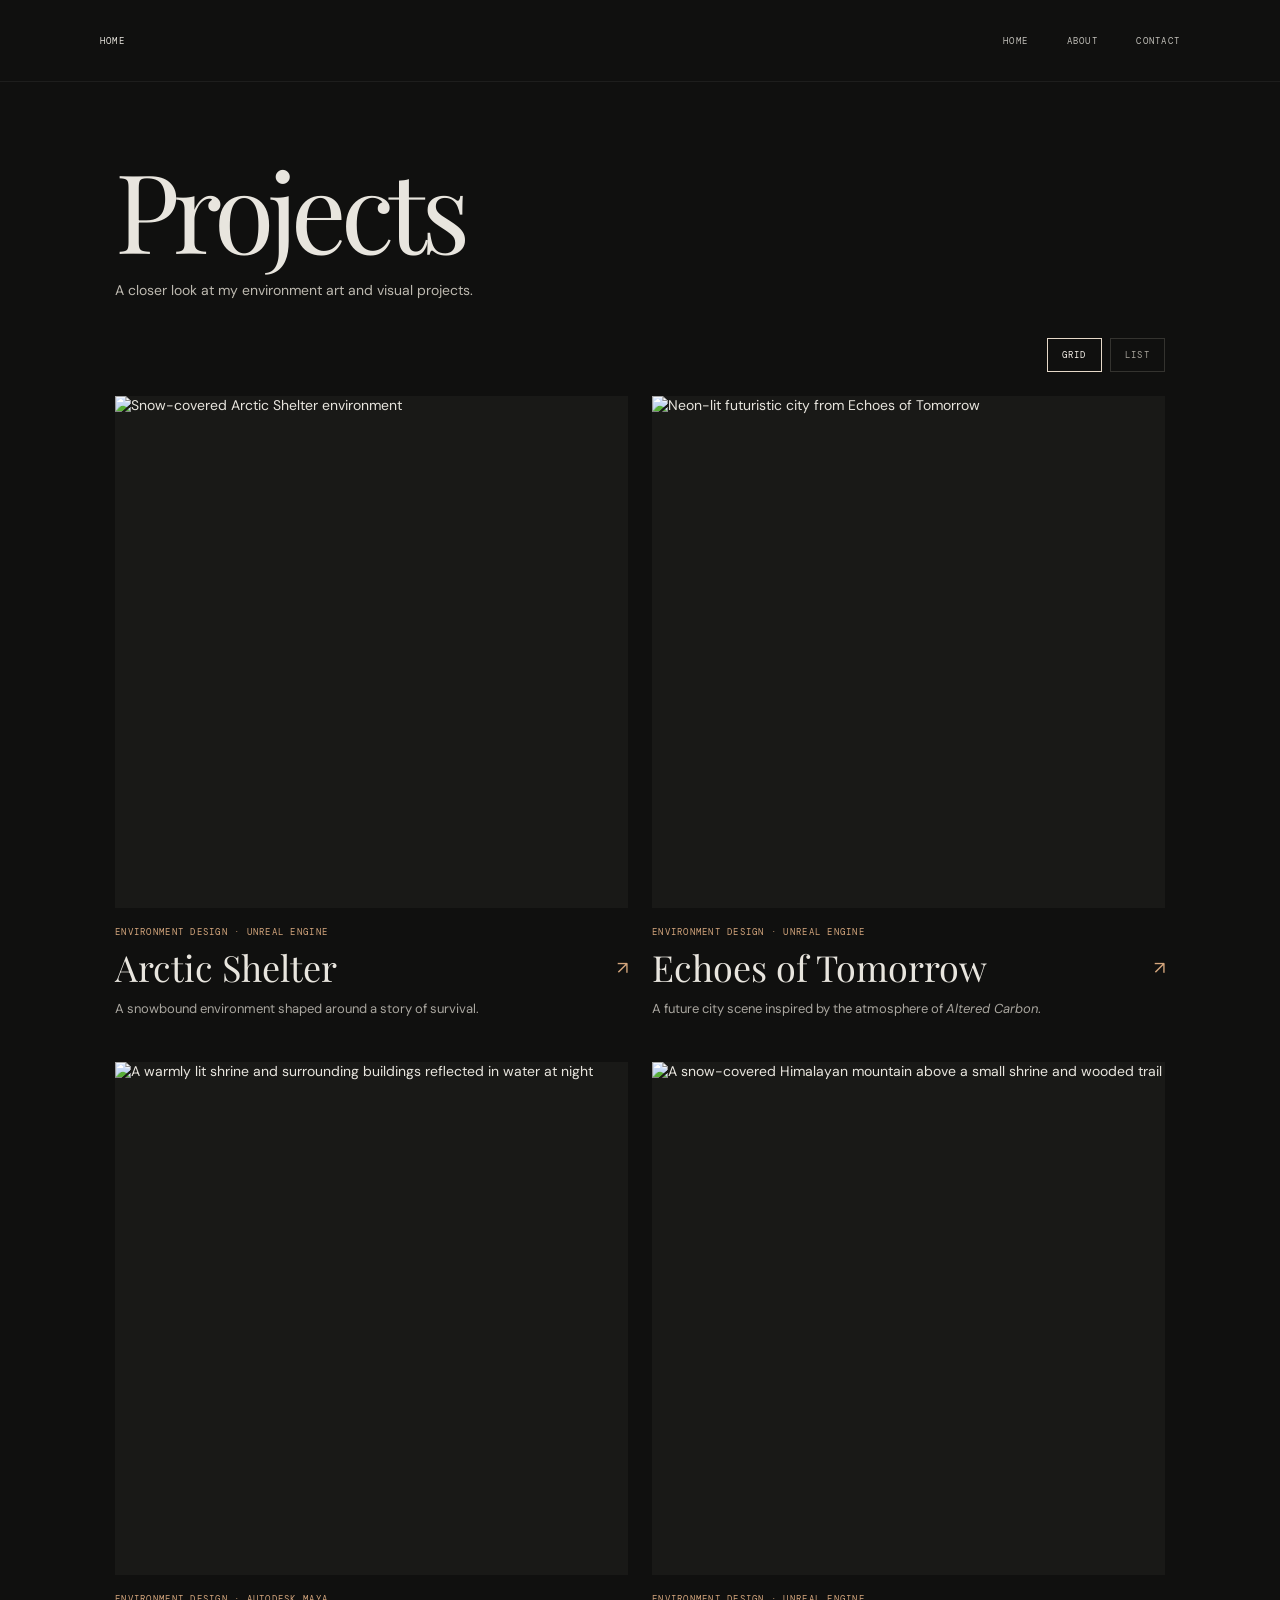
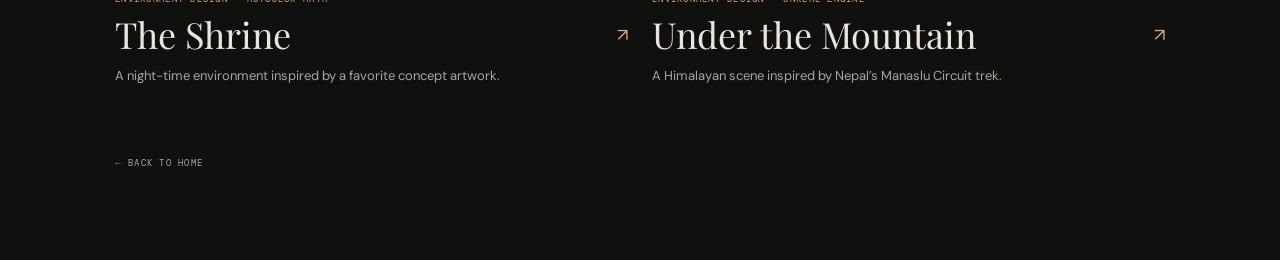
==== more-projects.html @ 9ff3f9dc "Add Portfolio Website" ====
<!doctype html>
<html lang="en">
<head>
  <meta charset="utf-8">
  <meta name="viewport" content="width=device-width, initial-scale=1">
  <meta name="theme-color" content="#10100f">
  <meta name="description" content="Selected environment art projects.">
  <title>Projects</title>
  <link rel="stylesheet" href="styles.css">
</head>
<body class="more-projects-body">
  <header class="site-header">
    <a class="wordmark archive-home" href="index.html#top" aria-label="Home">HOME</a>
    <nav aria-label="Main navigation">
      <a href="index.html#moving-image">HOME</a>
      <a href="index.html#about">ABOUT</a>
      <a href="index.html#contact">CONTACT</a>
    </nav>
    <button class="menu-toggle" aria-label="Open navigation" aria-expanded="false">MENU <span>＋</span></button>
  </header>
  <main class="more-projects-page">
    <div class="more-projects-heading"><h1>Projects</h1><p>A closer look at my environment art and visual projects.</p></div>
    <div class="project-view-controls" role="group" aria-label="Choose project layout"><button type="button" data-view="grid" aria-pressed="true">GRID</button><button type="button" data-view="list" aria-pressed="false">LIST</button></div>
    <section class="more-projects-grid is-grid-view" aria-label="All projects">
      <a class="more-project-card" href="index.html#project-arctic">
        <div class="more-project-thumb"><img src="media/arctic-shelter-final.webp" alt="Snow-covered Arctic Shelter environment"></div>
        <div class="more-project-copy"><p class="eyebrow">ENVIRONMENT DESIGN · UNREAL ENGINE</p><h2>Arctic Shelter <span>↗</span></h2><p>A snowbound environment shaped around a story of survival.</p></div>
      </a>
      <a class="more-project-card" href="index.html#project-echoes">
        <div class="more-project-thumb"><img src="media/echoes-of-tomorrow-background.jpg" alt="Neon-lit futuristic city from Echoes of Tomorrow"></div>
        <div class="more-project-copy"><p class="eyebrow">ENVIRONMENT DESIGN · UNREAL ENGINE</p><h2>Echoes of Tomorrow <span>↗</span></h2><p>A future city scene inspired by the atmosphere of <em>Altered Carbon</em>.</p></div>
      </a>
      <a class="more-project-card more-project-card--shrine" href="index.html#project-shrine">
        <div class="more-project-thumb"><img src="media/the-shrine.jpg" alt="A warmly lit shrine and surrounding buildings reflected in water at night"></div>
        <div class="more-project-copy"><p class="eyebrow">ENVIRONMENT DESIGN · AUTODESK MAYA</p><h2>The Shrine <span>↗</span></h2><p>A night-time environment inspired by a favorite concept artwork.</p></div>
      </a>
      <a class="more-project-card" href="index.html#project-mountain">
        <div class="more-project-thumb"><img src="media/under-the-mountain.webp" alt="A snow-covered Himalayan mountain above a small shrine and wooded trail"></div>
        <div class="more-project-copy"><p class="eyebrow">ENVIRONMENT DESIGN · UNREAL ENGINE</p><h2>Under the Mountain <span>↗</span></h2><p>A Himalayan scene inspired by Nepal’s Manaslu Circuit trek.</p></div>
      </a>
    </section>
    <a class="more-projects-home-link" href="index.html#moving-image">← BACK TO HOME</a>
  </main>
  <script src="more-projects.js"></script>
</body>
</html>
---- styles.css ----
@import url('https://fonts.googleapis.com/css2?family=DM+Mono:wght@400;500&family=DM+Sans:wght@400;500;600;700&family=Playfair+Display:ital,wght@0,500;0,600;1,500;1,600&display=swap');
:root{--bg:#10100f;--paper:#e8e5de;--muted:#85837e;--line:#34332f;--accent:#d4a67d;--mono:'DM Mono',monospace;--sans:'DM Sans',sans-serif;--serif:'Playfair Display',Georgia,serif}
*{box-sizing:border-box}html{scroll-behavior:smooth;scroll-padding-top:100px}body{margin:0;background:var(--bg);color:var(--paper);font-family:var(--sans);font-size:14px}a{color:inherit;text-decoration:none}button{font:inherit;color:inherit}.site-header{height:82px;padding:0 7.8%;display:flex;align-items:center;justify-content:space-between;border-bottom:1px solid rgba(255,255,255,.06);position:absolute;inset:0 0 auto;z-index:5}.wordmark{font-family:var(--serif);font-size:16px;letter-spacing:.02em}.wordmark span{font:9px var(--mono);vertical-align:top;margin-left:3px;color:var(--accent)}nav{display:flex;gap:clamp(18px,3vw,46px);align-items:center}nav a,.menu-toggle,.eyebrow,.hero-kicker,.hero-overline,.scroll-cue,.section-note,.art-label,.card-caption small,.about-bottom,.email-link,.footer-bottom{font-family:var(--mono);font-size:9px;letter-spacing:.14em}.site-header nav a{color:#c2c0ba;transition:color .2s}.site-header nav a:hover,.footer-bottom a:hover{color:var(--accent)}.menu-toggle{display:none;background:none;border:0}.hero{min-height:690px;height:100svh;max-height:1000px;position:relative;display:flex;flex-direction:column;justify-content:center;padding:110px 12% 55px;overflow:hidden;background:radial-gradient(ellipse at 52% 46%,#292723 0%,#181816 31%,#10100f 70%)}.hero:before{content:'';position:absolute;inset:0;background:linear-gradient(115deg,transparent 40%,rgba(211,169,130,.035) 41%,transparent 42%),linear-gradient(0deg,rgba(16,16,15,.1),transparent 55%);pointer-events:none}.hero-kicker,.hero-foot{display:flex;justify-content:space-between;position:relative;z-index:1;color:#a4a19a}.hero-kicker{position:absolute;top:125px;left:12%;right:12%}.hero-title-wrap{text-align:center;position:relative;z-index:1;margin-top:10px}.hero-overline{color:var(--accent);margin:0 0 18px}.hero h1{font:clamp(76px,14vw,200px)/.92 var(--serif);letter-spacing:-.065em;margin:0}.hero h1 em,.section-heading h2 em,.about-copy h2 em,footer h2 em{font-weight:500;color:var(--accent)}.hero-foot{position:absolute;bottom:55px;left:12%;right:12%;align-items:end}.hero-foot p{font-size:12px;line-height:1.8;color:#a4a19a}.scroll-cue{display:flex;align-items:center;gap:20px;color:#c6c2ba}.scroll-cue b{font:18px var(--sans);color:var(--accent)}.hero-stamp{position:absolute;right:8%;top:42%;transform:rotate(8deg);font:8px/1.8 var(--mono);letter-spacing:.13em;color:#918c81;text-align:center;border:1px solid #575147;border-radius:50%;width:83px;height:83px;padding-top:17px}.hero-stamp i{font:14px var(--serif);color:var(--accent)}.work-section{padding:120px 9% 135px}.section-heading{display:flex;align-items:end;justify-content:space-between;padding-bottom:26px;border-bottom:1px solid var(--line);margin-bottom:42px}.eyebrow{color:var(--accent);margin:0 0 12px}.section-heading h2,.about-copy h2,footer h2{font:clamp(42px,6vw,82px)/1 var(--serif);letter-spacing:-.045em;margin:0}.section-note{color:var(--muted);margin:0 0 7px}.feature-grid,.gallery-grid{display:grid;grid-template-columns:repeat(2,minmax(0,1fr));gap:48px 24px}.project-card button{display:block;text-align:left;width:100%;background:none;border:0;padding:0;cursor:pointer}.project-card--wide{grid-column:1/-1}.art{position:relative;aspect-ratio:1.46;overflow:hidden;background:#292a29;isolation:isolate;transition:filter .35s}.project-card:not(.project-card--wide) .art{aspect-ratio:1.28}.project-card button:hover .art{filter:brightness(1.15)}.art:before,.art:after{content:'';position:absolute;inset:0;z-index:-1}.art--one:before{background:radial-gradient(ellipse at 54% 55%,#726450 0,transparent 20%),linear-gradient(125deg,#252b2a,#0f1518 50%,#332b22)}.art--one:after{inset:12% 35%;background:linear-gradient(115deg,transparent,#a88663 49%,transparent 51%);filter:blur(16px);opacity:.58;transform:rotate(14deg)}.art--two:before{background:radial-gradient(circle at 66% 46%,#b3754d 0,transparent 17%),linear-gradient(140deg,#30271f,#6c4b37 45%,#1c1a18)}.art--three:before{background:radial-gradient(ellipse at 35% 50%,#6c7779 0,transparent 22%),linear-gradient(125deg,#15191a,#41494a 50%,#1c2321)}.art--four:before{background:radial-gradient(ellipse at 52% 55%,#d4b698 0,transparent 24%),linear-gradient(140deg,#4e483e,#211f1b)}.art--five:before{background:radial-gradient(circle at 50% 45%,#d2a56e 0,transparent 28%),linear-gradient(130deg,#56422c,#181818 70%)}.art--six:before{background:radial-gradient(ellipse at 63% 42%,#778078 0,transparent 27%),linear-gradient(135deg,#242a27,#4b554b 52%,#111311)}.art--seven:before{background:radial-gradient(circle at 44% 44%,#ae755d 0,transparent 23%),linear-gradient(135deg,#2a2220,#674d43 58%,#1c1918)}.art-label{position:absolute;top:18px;left:20px;color:#ddd3c3;font-size:8px}.art-shape{position:absolute;width:31%;height:51%;border:1px solid rgba(235,208,175,.5);border-radius:50%;left:50%;top:50%;transform:translate(-50%,-50%) rotate(-23deg);box-shadow:0 0 60px rgba(232,190,143,.16),inset 0 0 35px rgba(232,190,143,.09)}.art--two .art-shape{width:39%;height:24%;border-radius:0;transform:translate(-50%,-50%) rotate(24deg)}.art--three .art-shape,.art--six .art-shape{width:23%;height:53%;border-radius:42% 58% 50% 50%}.art--four .art-shape{width:45%;height:58%;border-radius:0;transform:translate(-50%,-50%) rotate(34deg)}.art--five .art-shape{border-radius:12px;transform:translate(-50%,-50%) rotate(45deg)}.art--seven .art-shape{width:37%;height:37%;border-radius:0;transform:translate(-50%,-50%) rotate(45deg)}.play-mark{position:absolute;right:18px;bottom:15px;font-size:21px;color:#e8e5de}.card-caption{display:flex;justify-content:space-between;align-items:center;padding-top:15px}.card-caption b{font-weight:500;font-size:14px}.card-caption small{display:block;color:var(--muted);margin-top:7px;font-size:8px}.card-caption>i{font-style:normal;color:var(--accent);font-size:17px}.still-section{padding-top:40px}.gallery-grid{grid-template-columns:repeat(2,minmax(0,1fr));gap:42px 22px}.gallery-grid .art{aspect-ratio:1.1!important}.about-section{padding:110px 9%;background:#191917}.about-copy{display:grid;grid-template-columns:1.2fr .8fr;gap:8%;align-items:end}.about-copy>div{max-width:420px;padding-bottom:7px}.about-copy p{font-size:14px;line-height:1.9;color:#c5c1b8}.about-copy .replace-note{color:var(--muted);font-size:12px}.about-bottom{display:flex;gap:45px;color:var(--muted);border-top:1px solid var(--line);padding-top:25px;margin-top:85px;font-size:8px}.about-bottom b{font-weight:400;color:var(--paper);margin-left:10px}footer{padding:115px 9% 28px;background:#10100f}footer h2{font-size:clamp(52px,8vw,105px);margin:30px 0 38px}.email-link{display:inline-flex;gap:25px;align-items:center;border-bottom:1px solid #706354;padding:14px 0;color:#e6d9c9}.email-link span{font-size:15px;color:var(--accent)}.footer-bottom{display:flex;justify-content:space-between;align-items:center;border-top:1px solid var(--line);margin-top:120px;padding-top:24px;color:var(--muted);font-size:8px}.footer-bottom .wordmark{color:var(--paper);font-size:13px}.project-dialog{width:min(680px,calc(100% - 32px));padding:24px;background:#171715;border:1px solid #58534b;color:var(--paper);box-shadow:0 24px 100px #000}.project-dialog::backdrop{background:rgba(0,0,0,.82);backdrop-filter:blur(8px)}.dialog-close{position:absolute;right:16px;top:10px;background:none;border:0;font-size:30px;cursor:pointer}.dialog-art{height:280px;margin:-24px -24px 25px;background:radial-gradient(ellipse at center,#74604b 0,transparent 33%),linear-gradient(135deg,#292723,#131514 70%);display:grid;place-items:center;color:#ded1bd;font:9px var(--mono);letter-spacing:.14em}.project-dialog h2{font:40px var(--serif);margin:0 0 12px}.dialog-copy{color:#bdb9b0;font-size:13px;line-height:1.7;max-width:490px}.project-dialog[open]{animation:appear .22s ease-out}@keyframes appear{from{opacity:0;transform:translateY(8px)}to{opacity:1;transform:translateY(0)}}
@media(min-width:1400px){.work-section,.about-section,footer{padding-left:max(9%,calc((100% - 1200px)/2));padding-right:max(9%,calc((100% - 1200px)/2))}}@media(max-width:760px){.site-header{height:68px;padding:0 6%}.site-header nav{display:none;position:absolute;top:67px;left:0;right:0;padding:26px 6%;background:#151513;flex-direction:column;align-items:flex-start;gap:22px;border-bottom:1px solid var(--line)}.site-header nav.is-open{display:flex}.menu-toggle{display:block}.hero{min-height:650px;padding-left:7%;padding-right:7%}.hero-kicker{left:7%;right:7%;top:105px;font-size:8px}.hero h1{font-size:clamp(70px,17vw,130px)}.hero-foot{left:7%;right:7%;bottom:35px}.hero-foot p{font-size:11px}.hero-stamp{right:7%;top:34%;width:67px;height:67px;padding-top:12px;font-size:7px}.work-section{padding:85px 6% 95px}.section-heading{align-items:start;gap:20px;flex-direction:column;margin-bottom:28px}.section-heading h2{font-size:54px}.section-note{margin:0}.feature-grid,.gallery-grid{gap:34px 14px}.project-card--wide{grid-column:1/-1}.project-card:not(.project-card--wide) .art,.gallery-grid .art{aspect-ratio:.95!important}.card-caption b{font-size:12px}.card-caption small{font-size:7px}.about-section{padding:80px 6%}.about-copy{grid-template-columns:1fr;gap:22px}.about-copy h2{font-size:56px}.about-bottom{flex-direction:column;gap:14px;margin-top:50px}.footer-bottom{gap:18px;flex-wrap:wrap;margin-top:80px}.footer-bottom span{order:3;width:100%}footer{padding:85px 6% 25px}.dialog-art{height:190px}}
@media(prefers-reduced-motion:reduce){html{scroll-behavior:auto}*,*:before,*:after{animation-duration:.01ms!important;animation-iteration-count:1!important;transition-duration:.01ms!important}}
.hero h1{font-size:clamp(34px,7.2vw,104px);color:var(--paper);letter-spacing:-.045em}
.hero-name-note{font:9px var(--mono);letter-spacing:.22em;color:#aaa59a;margin:23px 0 0}
.social-links{display:flex;gap:28px;margin-top:28px;font:9px var(--mono);letter-spacing:.14em;color:#aaa59a}
.social-links a:hover{color:var(--accent)}
@media(max-width:760px){.hero h1{font-size:clamp(32px,8.2vw,58px)}.social-links{flex-wrap:wrap;gap:18px}}
.art-image{position:absolute;inset:0;width:100%;height:100%;object-fit:cover;z-index:-1}
.dialog-art{position:relative;overflow:hidden}.dialog-art img{width:100%;height:100%;object-fit:cover;position:absolute;inset:0}
.project-video{margin-top:28px}.project-video video{display:block;width:100%;max-height:420px;background:#080909}
.project-breakdown{margin-top:30px}.breakdown-grid{display:grid;grid-template-columns:repeat(2,minmax(0,1fr));gap:12px}.breakdown-grid figure{margin:0}.breakdown-grid img{display:block;width:100%;aspect-ratio:1.6;object-fit:cover}.breakdown-grid figcaption{font:8px var(--mono);letter-spacing:.1em;color:var(--muted);padding-top:9px}
.artstation-link{display:inline-block;margin-top:25px;padding-bottom:8px;border-bottom:1px solid #706354;font:9px var(--mono);letter-spacing:.14em;color:#e6d9c9}.artstation-link:hover{color:var(--accent)}
@media(max-width:520px){.breakdown-grid{grid-template-columns:1fr}.project-dialog{max-height:90vh;overflow:auto}}
.media-zoom{display:block;width:100%;padding:0;border:0;background:none;cursor:zoom-in;text-align:inherit}.media-zoom img{transition:filter .2s}.media-zoom:hover img{filter:brightness(1.12)}
.dialog-art .media-zoom,.dialog-art .media-zoom img{height:100%;width:100%}.dialog-art .media-zoom img{object-fit:cover}
.breakdown-grid .media-zoom img{display:block;width:100%;aspect-ratio:1.6;object-fit:cover}
.image-lightbox{position:fixed;max-width:none;max-height:none;width:100vw;height:100vh;inset:0;margin:0;padding:48px 28px 28px;border:0;background:rgba(8,8,8,.97);color:var(--paper);place-items:center}.image-lightbox[open]{display:grid}.image-lightbox::backdrop{background:rgba(0,0,0,.95)}.image-lightbox>img{display:block;max-width:94vw;max-height:88vh;object-fit:contain}.lightbox-close{position:fixed;top:12px;right:20px;z-index:2;border:0;background:none;color:var(--paper);font:36px var(--sans);cursor:pointer}
.art-video{position:absolute;inset:0;width:100%;height:100%;object-fit:contain;background:#07090a;z-index:-1}
.dialog-art .media-zoom,.breakdown-grid .media-zoom{overflow:hidden}.dialog-art .media-zoom img,.breakdown-grid .media-zoom img{transition:transform .35s ease}.dialog-art .media-zoom:hover img,.breakdown-grid .media-zoom:hover img{transform:scale(1.04)}
.dialog-art>img{object-fit:contain;background:#07090a}
.breakdown-grid--three{grid-template-columns:repeat(3,minmax(0,1fr))}
.breakdown-grid .media-zoom img{object-fit:contain;background:#07090a}
@media(max-width:760px){.breakdown-grid--three{grid-template-columns:repeat(2,minmax(0,1fr))}}
@media(max-width:520px){.breakdown-grid--three{grid-template-columns:1fr}}
.project-card--wide .art{aspect-ratio:5240 / 2000}
.art-video{object-fit:cover;z-index:0}
.project-open--overlay{position:absolute;inset:0;z-index:1;height:100%;background:transparent!important}
.art-label{z-index:2;pointer-events:none}
.thumb-video-toggle{position:absolute!important;z-index:3;left:50%;top:50%;transform:translate(-50%,-50%);width:52px!important;height:52px;border:1px solid rgba(255,255,255,.7)!important;border-radius:50%;background:rgba(12,13,13,.65)!important;color:#fff!important;font:17px var(--sans)!important;display:grid!important;place-items:center;cursor:pointer}
.thumb-video-toggle:hover{background:rgba(12,13,13,.9)!important;transform:translate(-50%,-50%) scale(1.07)}
.project-open--caption{display:block;width:100%;background:none;border:0;padding:0;text-align:left}
.project-open--overlay:focus-visible,.thumb-video-toggle:focus-visible,.project-open--caption:focus-visible{outline:2px solid var(--accent);outline-offset:3px}
.project-open--caption .card-caption b{display:inline-block;color:var(--accent);font-size:17px;transform-origin:left center;transition:transform .2s ease,color .2s ease}
.project-open--caption:hover .card-caption b{transform:scale(1.07)}
.project-open--caption[aria-expanded="true"] .card-caption b{color:#fff}
.breakdown-grid .media-zoom img{display:block;width:100%;height:auto;aspect-ratio:auto;object-fit:cover;background:transparent}
.lightbox-arrow{position:fixed;z-index:3;top:50%;transform:translateY(-50%);width:48px;height:48px;border:1px solid rgba(255,255,255,.35);border-radius:50%;background:rgba(12,13,13,.72);color:#fff;font:24px var(--sans);cursor:pointer}
.lightbox-arrow:hover{background:rgba(40,40,40,.95)}
.lightbox-prev{left:24px}.lightbox-next{right:24px}
@media(max-width:520px){.lightbox-prev{left:8px}.lightbox-next{right:8px}.lightbox-arrow{width:40px;height:40px}}
.project-dialog{--project-window-height:min(90vh,calc(41.72vw - 13.34px),667px);position:relative;isolation:isolate;width:min(1600px,calc(100vw - 32px));max-width:none;height:var(--project-window-height);max-height:var(--project-window-height);overflow-y:auto;overscroll-behavior-y:contain;padding:28px 44px 44px;background:#10100f}
.project-dialog .dialog-close{position:sticky;top:0;float:right;z-index:10;display:block;margin:-8px -10px 10px auto;background:rgba(8,8,8,.68);border-radius:50%;width:40px;height:40px}
#dialog-kind{clear:both;padding-top:6px}
.project-background-anchor{position:sticky;top:28px;height:calc(var(--project-window-height) - 72px);margin-bottom:calc(72px - var(--project-window-height));z-index:0;pointer-events:none}
.project-background-anchor::before{content:"";position:absolute;left:-44px;right:-44px;top:-28px;height:var(--project-window-height);pointer-events:none;background-image:linear-gradient(rgba(8,9,10,.35),rgba(8,9,10,.45)),url("media/arctic-shelter-project-bg.webp");background-size:100% 100%,contain;background-position:center,center;background-repeat:no-repeat}
.project-content{position:relative;z-index:1}
.breakdown-grid--three{grid-template-columns:1fr;gap:22px}
.breakdown-grid--three .media-zoom{cursor:pointer}
.project-video video{cursor:pointer}
@media(max-width:760px){.project-dialog{--project-window-height:92vh;width:calc(100vw - 24px);height:var(--project-window-height);max-height:var(--project-window-height);padding:24px 18px 34px}.project-background-anchor{top:24px;height:calc(var(--project-window-height) - 58px);margin-bottom:calc(58px - var(--project-window-height))}.project-background-anchor::before{left:-18px;right:-18px;top:-24px;height:var(--project-window-height)}.project-open--caption .card-caption b{font-size:15px}}
body.project-dialog-open{overflow:hidden}
@media(max-width:760px){.project-background-anchor{height:calc(92vh - 58px);margin-bottom:calc(-92vh + 58px)}.project-background-anchor::before{top:0;height:100%}}

/* Featured video and project-window refinements */
.project-card--wide .art-video{transition:transform .55s cubic-bezier(.2,.7,.2,1),filter .55s ease}
.project-card--wide .art:hover .art-video{transform:scale(1.035);filter:brightness(1.08)}
.thumb-video-toggle{width:66px!important;height:66px!important;border:1px solid rgba(255,255,255,.8)!important;background:rgba(11,16,18,.58)!important;box-shadow:0 0 0 8px rgba(255,255,255,.08),0 8px 32px rgba(0,0,0,.32);backdrop-filter:blur(8px);transition:opacity .25s ease,transform .25s ease,background .25s ease,box-shadow .25s ease}
.thumb-video-toggle .thumb-video-symbol{display:grid;place-items:center;width:100%;height:100%;font-size:22px;line-height:1}
.thumb-video-toggle[aria-pressed="false"] .thumb-video-symbol{padding-left:4px}
.thumb-video-toggle:hover{background:rgba(11,16,18,.88)!important;box-shadow:0 0 0 11px rgba(255,255,255,.12),0 10px 36px rgba(0,0,0,.4)}
.art.is-playing .thumb-video-toggle{opacity:0;transform:translate(-50%,-50%) scale(.88)}
.art.is-playing:hover .thumb-video-toggle,.art.is-playing .thumb-video-toggle:focus-visible{opacity:1;transform:translate(-50%,-50%) scale(1)}
.sr-only{position:absolute;width:1px;height:1px;padding:0;margin:-1px;overflow:hidden;clip:rect(0,0,0,0);white-space:nowrap;border:0}
.project-dialog{--project-window-height:min(94svh,780px);width:min(1800px,calc(100vw - 24px));padding-top:34px;box-shadow:0 32px 120px rgba(0,0,0,.78),0 0 0 1px rgba(212,166,125,.12)}
.project-dialog::backdrop{background:rgba(0,0,0,.76);backdrop-filter:blur(11px)}
.project-dialog[open]{animation:project-arrive .42s cubic-bezier(.18,.8,.24,1)}
@keyframes project-arrive{from{opacity:0;transform:translateY(18px) scale(.975);filter:blur(4px)}to{opacity:1;transform:translateY(0) scale(1);filter:blur(0)}}
@media(max-width:760px){.project-dialog{--project-window-height:92svh;width:calc(100vw - 16px);padding-top:24px}.thumb-video-toggle{width:58px!important;height:58px!important}}
@media(prefers-reduced-motion:reduce){.project-card--wide .art-video{transition:none}.project-dialog[open]{animation:none}}
.project-open--caption .card-caption b{font-size:21px}
.project-background-anchor::before{background-size:100% 100%,cover}
@media(max-width:760px){.project-open--caption .card-caption b{font-size:18px}}
.project-card--video .art{aspect-ratio:16/9!important}
.project-card--video .art-video{transition:transform .55s cubic-bezier(.2,.7,.2,1),filter .55s ease}
.project-card--video .art:hover .art-video{transform:scale(1.035);filter:brightness(1.08)}
.project-dialog--echoes .project-background-anchor::before{background-image:linear-gradient(rgba(5,8,14,.32),rgba(5,8,14,.46)),url("media/echoes-of-tomorrow-background.jpg");background-size:100% 100%,cover}
.project-detail[hidden]{display:none!important}
.echoes-image{margin:0;max-width:100%}
.echoes-image .media-zoom img{display:block;width:100%;height:auto;object-fit:contain;background:transparent}
.project-video-stack{display:flex;flex-direction:column;gap:28px;margin-top:30px}
.project-video-stack>p{margin-bottom:0}
.project-video-stack figure{width:100%;margin:0}
.project-video-stack figcaption{font:9px var(--mono);letter-spacing:.12em;color:#d4a67d;margin:0 0 10px}
.project-video-stack video{display:block;width:100%;max-height:75vh;object-fit:contain;background:#080909}
.project-dialog--echoes .project-background-anchor::before{background-image:linear-gradient(rgba(5,8,14,.58),rgba(5,8,14,.72)),url("media/echoes-of-tomorrow-background.jpg")}
.project-dialog--echoes .project-background-anchor::before{background-image:linear-gradient(rgba(5,8,14,.62),rgba(5,8,14,.76)),url("media/echoes-of-tomorrow-background.jpg");filter:grayscale(1) brightness(.84)}
.project-video-preview{position:relative;overflow:hidden;background:#080909}
.project-video-preview video{filter:blur(8px);transform:scale(1.035);transition:filter .35s ease,transform .35s ease}
.project-video-preview.is-playing video{filter:none;transform:scale(1)}
.project-video-toggle{position:absolute;z-index:2;left:50%;top:50%;transform:translate(-50%,-50%);width:66px;height:66px;display:grid;place-items:center;border:1px solid rgba(255,255,255,.8);border-radius:50%;background:rgba(11,16,18,.62);color:#fff;box-shadow:0 0 0 8px rgba(255,255,255,.08),0 8px 32px rgba(0,0,0,.32);backdrop-filter:blur(8px);cursor:pointer;transition:opacity .25s ease,transform .25s ease,background .25s ease,box-shadow .25s ease}
.project-video-toggle .thumb-video-symbol{font:22px var(--sans);line-height:1}
.project-video-toggle:hover{background:rgba(11,16,18,.9);transform:translate(-50%,-50%) scale(1.08)}
.project-video-preview.is-playing .project-video-toggle{opacity:0;transform:translate(-50%,-50%) scale(.88)}
.project-video-preview.is-playing:hover .project-video-toggle,.project-video-toggle:focus-visible{opacity:1;transform:translate(-50%,-50%) scale(1)}
@media(hover:none){.project-video-preview.is-playing .project-video-toggle{opacity:1;transform:translate(-50%,-50%) scale(1)}}
@media(prefers-reduced-motion:reduce){.project-video-preview video,.project-video-toggle{transition:none}}
.project-video-preview video{cursor:pointer}
.project-video-preview.is-playing .project-video-toggle{display:none!important}
.video-fullscreen-toggle{position:absolute;z-index:3;top:14px;right:14px;width:42px;height:42px;border:1px solid rgba(255,255,255,.55);border-radius:50%;background:rgba(11,16,18,.68);color:#fff;font:24px/1 var(--sans);cursor:pointer;backdrop-filter:blur(8px);box-shadow:0 4px 18px rgba(0,0,0,.3);transition:background .2s ease,transform .2s ease}
.video-fullscreen-toggle:hover{background:rgba(11,16,18,.92);transform:scale(1.08)}
.video-fullscreen-toggle:focus-visible,.project-video-toggle:focus-visible{outline:2px solid var(--accent);outline-offset:3px}
.project-video-preview:fullscreen{width:100vw;height:100vh;display:grid;place-items:center;background:#050505}
.project-video-preview:fullscreen video{width:100%;height:100%;max-height:100vh;object-fit:contain}
.project-video-preview video{filter:none;transform:none}
.project-video-preview--soft video{filter:blur(8px);transform:scale(1.035)}
.project-video-preview--soft.is-playing video{filter:none;transform:scale(1)}
.video-navigation{position:absolute;z-index:3;left:14px;right:14px;bottom:14px;display:flex;align-items:center;gap:12px;padding:8px 10px;border:1px solid rgba(255,255,255,.15);border-radius:8px;background:rgba(8,10,12,.78);color:#fff;backdrop-filter:blur(9px)}
.video-seek{flex:1;min-width:40px;height:18px;margin:0;accent-color:var(--accent);cursor:pointer}
.video-time{min-width:84px;text-align:right;font:10px var(--mono);letter-spacing:.02em;color:#eee}
.video-navigation .video-fullscreen-toggle{position:relative;inset:auto;flex:0 0 36px;width:36px;height:36px;font-size:22px}
.project-video-preview:fullscreen .video-navigation{left:2vw;right:2vw;bottom:2vh}
@media(max-width:520px){.video-navigation{left:8px;right:8px;bottom:8px;gap:7px;padding:6px}.video-time{min-width:72px;font-size:9px}.video-navigation .video-fullscreen-toggle{flex-basis:32px;width:32px;height:32px}}
.video-navigation{gap:10px;padding:5px 8px;border:0;border-radius:5px;background:linear-gradient(90deg,rgba(8,10,12,.52),rgba(8,10,12,.78));backdrop-filter:blur(6px)}
.video-seek{appearance:none;-webkit-appearance:none;height:12px;background:transparent;accent-color:var(--accent)}
.video-seek::-webkit-slider-runnable-track{height:2px;border-radius:2px;background:rgba(255,255,255,.4)}
.video-seek::-webkit-slider-thumb{-webkit-appearance:none;width:9px;height:9px;margin-top:-3.5px;border:0;border-radius:50%;background:var(--accent)}
.video-seek::-moz-range-track{height:2px;border-radius:2px;background:rgba(255,255,255,.4)}
.video-seek::-moz-range-progress{height:2px;background:var(--accent)}
.video-seek::-moz-range-thumb{width:9px;height:9px;border:0;border-radius:50%;background:var(--accent)}
.video-time{font-size:9px;color:rgba(255,255,255,.82)}
.video-navigation .video-fullscreen-toggle{flex-basis:32px;width:32px;height:32px;border-color:rgba(255,255,255,.35);background:rgba(10,12,14,.62);box-shadow:none;font-size:20px}
.project-video-preview.is-playing .video-seek,.project-video-preview.is-playing .video-time{display:none}
.project-video-preview.is-playing .video-navigation{left:auto;right:14px;width:auto;padding:0;border:0;background:transparent;backdrop-filter:none}
.video-navigation{opacity:0;visibility:hidden;pointer-events:none;transition:opacity .18s ease,visibility .18s ease}
.project-video-preview.controls-visible .video-navigation{opacity:1;visibility:visible;pointer-events:auto}
@media(hover:none){.project-video-preview:not(.is-playing) .video-navigation{opacity:1;visibility:visible;pointer-events:auto}}
.project-video-preview.is-playing.controls-visible .video-navigation{left:14px;right:14px;width:auto;padding:5px 8px;border:0;border-radius:5px;background:linear-gradient(90deg,rgba(8,10,12,.52),rgba(8,10,12,.78));backdrop-filter:blur(6px)}
.project-video-preview.is-playing.controls-visible .video-seek{display:block}
.project-video-preview.is-playing.controls-visible .video-time{display:inline-block}
.video-fullscreen-toggle svg{display:block;width:18px;height:18px;margin:auto;fill:none;stroke:currentColor;stroke-width:2.4;stroke-linecap:square;stroke-linejoin:miter}
.hero:before{z-index:1}
.hero .hero-montage{position:absolute;z-index:0;inset:0;width:100%;height:100%;object-fit:cover;object-position:center center;opacity:.84;filter:brightness(.28) saturate(1.12);pointer-events:none}
.hero-title-wrap,.hero-kicker,.hero-foot,.hero-stamp{z-index:2}
.hero-foot{justify-content:center}
.scroll-cue{gap:6px}
.art--shrine{background:#171715}
.art--shrine .shrine-card-image{position:absolute;inset:0;width:100%;height:100%;object-fit:cover;transition:transform .35s ease}
.project-card button:hover .art--shrine .shrine-card-image{transform:scale(1.04)}
.shrine-image figure{margin:0}
.shrine-image .media-zoom img{display:block;width:100%;height:auto;object-fit:contain;background:transparent}
.project-dialog--shrine .project-background-anchor::before{background-image:linear-gradient(rgba(9,9,9,.82),rgba(9,9,9,.88))}
.more-projects-cta{display:flex;align-items:center;justify-content:space-between;gap:28px;padding:48px 9%;border-top:1px solid var(--line);border-bottom:1px solid var(--line);background:#151513}
.more-projects-cta .eyebrow{margin-bottom:10px}
.more-projects-cta h2{font:clamp(32px,4vw,52px)/1 var(--serif);margin:0}
.more-projects-cta>a,.more-projects-home-link{font:9px var(--mono);letter-spacing:.14em;color:#e6d9c9}
.more-projects-cta>a span{color:var(--accent);margin-left:12px;font-size:16px}
.more-projects-body{min-height:100vh;background:#10100f}
.more-projects-page{max-width:1440px;margin:0 auto;padding:155px 9% 90px}
.more-projects-heading{margin-bottom:55px}
.more-projects-heading h1{font:clamp(54px,9vw,110px)/.98 var(--serif);letter-spacing:-.055em;margin:0 0 16px}
.more-projects-heading>p:last-child{color:#bdb9b0;font-size:14px;line-height:1.7}
.more-projects-grid{display:grid;grid-template-columns:repeat(2,minmax(0,1fr));gap:50px 24px}
.more-project-card{display:block;min-width:0}
.more-project-thumb{overflow:hidden;background:#191917}
.more-project-thumb img{display:block;width:100%;height:auto;transition:transform .35s ease,filter .25s ease}
.more-project-card:hover .more-project-thumb img{transform:scale(1.025);filter:brightness(1.08)}
.more-project-card--shrine .more-project-thumb img{object-fit:contain}
.more-project-copy{padding-top:18px}
.more-project-copy .eyebrow{margin:0 0 10px}
.more-project-copy h2{display:flex;align-items:center;justify-content:space-between;font:clamp(24px,3vw,36px)/1.1 var(--serif);margin:0}
.more-project-copy h2 span{font:18px var(--sans);color:var(--accent)}
.more-project-copy>p:last-child{max-width:460px;color:#a9a69f;font-size:13px;line-height:1.7;margin:10px 0 0}
.more-projects-home-link{display:inline-block;margin-top:70px;color:#a9a69f}
@media(max-width:760px){.more-projects-cta{padding:38px 6%;align-items:flex-start;flex-direction:column}.more-projects-page{padding:125px 6% 70px}.more-projects-heading{margin-bottom:36px}.more-projects-grid{grid-template-columns:1fr;gap:36px}.more-project-copy h2{font-size:29px}}
.project-content .media-zoom{overflow:hidden}
.project-content .media-zoom img{transform:scale(1);transition:transform .35s ease,filter .2s ease}
.project-content .media-zoom:hover img{transform:scale(1.045);filter:brightness(1.1)}
.hero .hero-montage{opacity:0;transition:opacity .9s ease;filter:brightness(.28) saturate(1.12)}
.hero .hero-montage.is-active{opacity:.84}
.video-navigation .video-fullscreen-toggle,.video-mute-toggle{display:grid;place-items:center;flex:0 0 32px;width:32px;height:32px;padding:0;border:0;border-radius:50%;background:#201d1f;color:#f7f5f2;box-shadow:none;cursor:pointer}
.video-navigation .video-fullscreen-toggle:hover,.video-mute-toggle:hover{background:#393437}
.video-navigation .video-fullscreen-toggle svg{width:19px;height:19px;stroke-width:2.8}
.video-mute-toggle svg{width:18px;height:18px;fill:none;stroke:currentColor;stroke-width:2;stroke-linecap:round;stroke-linejoin:round}
.video-mute-toggle svg>path:first-child{fill:currentColor;stroke:none}
.video-volume{appearance:none;-webkit-appearance:none;flex:0 0 64px;width:64px;height:12px;margin:0;background:transparent;accent-color:var(--accent);cursor:pointer}
.video-volume::-webkit-slider-runnable-track{height:2px;border-radius:2px;background:rgba(255,255,255,.38)}
.video-volume::-webkit-slider-thumb{-webkit-appearance:none;width:8px;height:8px;margin-top:-3px;border:0;border-radius:50%;background:#f7f5f2}
.video-volume::-moz-range-track{height:2px;border-radius:2px;background:rgba(255,255,255,.38)}
.video-volume::-moz-range-progress{height:2px;background:var(--accent)}
.video-volume::-moz-range-thumb{width:8px;height:8px;border:0;border-radius:50%;background:#f7f5f2}
@media(max-width:520px){.video-volume{flex-basis:44px;width:44px}.video-navigation{gap:6px}}

/* Project archive layout and view switch */
.more-projects-cta{justify-content:center;text-align:center;padding:46px 6%}
.more-projects-cta>a{display:inline-flex;align-items:center;gap:12px;font-size:10px}
.more-projects-cta>a span{margin:0}
.more-projects-heading h1{margin-bottom:16px}
.project-view-controls{display:flex;justify-content:flex-end;gap:8px;margin:-20px 0 24px}
.project-view-controls button{border:1px solid var(--line);background:transparent;color:#aaa69e;padding:10px 14px;font:9px var(--mono);letter-spacing:.14em;cursor:pointer}
.project-view-controls button[aria-pressed="true"]{border-color:#e6d9c9;color:#f5f0e9}
.project-view-controls button:focus-visible{outline:2px solid var(--accent);outline-offset:3px}
.more-projects-grid{gap:42px 24px}
.more-project-thumb{aspect-ratio:1;display:grid;place-items:center}
.more-project-thumb img{width:100%;height:100%;object-fit:cover}
.more-project-card--shrine .more-project-thumb img{object-fit:cover}
.more-project-grid.is-list-view{grid-template-columns:1fr}
.more-projects-grid.is-list-view .more-project-card{display:grid;grid-template-columns:minmax(180px,28%) 1fr;align-items:center;gap:28px}
.more-projects-grid.is-list-view .more-project-thumb{width:100%;aspect-ratio:1}
.more-projects-grid.is-list-view .more-project-copy{padding:0}
@media(max-width:760px){.more-projects-cta{align-items:center;flex-direction:row}.project-view-controls{margin:-8px 0 20px}.more-projects-grid{grid-template-columns:repeat(2,minmax(0,1fr));gap:30px 14px}.more-project-copy{padding-top:12px}.more-project-copy h2{font-size:22px}.more-project-copy>p:last-child{font-size:12px}.more-projects-grid.is-list-view{grid-template-columns:1fr}.more-projects-grid.is-list-view .more-project-card{grid-template-columns:110px 1fr;gap:16px}.more-projects-grid.is-list-view .more-project-copy h2{font-size:23px}}
@media(max-width:420px){.more-projects-grid:not(.is-list-view){grid-template-columns:1fr}}
.archive-home{font:9px var(--mono);letter-spacing:.14em}

/* Wide stacked featured films on the homepage */
.feature-grid{grid-template-columns:minmax(0,1fr);gap:56px}
.feature-grid>.project-card{grid-column:1}
.feature-grid .project-card--wide .art-video{object-fit:contain;background:#07090a}
.feature-grid .project-card--video.project-card--wide .art{aspect-ratio:16/9!important}
@media(max-width:760px){.feature-grid{grid-template-columns:minmax(0,1fr);gap:38px}.feature-grid .project-card--wide .art{aspect-ratio:16/9!important}}
/* Text-only, vertical list mode in the project archive */
.more-projects-grid.is-list-view{grid-template-columns:1fr;gap:0}
.more-projects-grid.is-list-view .more-project-card{display:block;padding:26px 0;border-bottom:1px solid var(--line)}
.more-projects-grid.is-list-view .more-project-thumb{display:none}
.more-projects-grid.is-list-view .more-project-copy{padding:0}
.more-projects-grid.is-list-view .more-project-copy>.eyebrow,
.more-projects-grid.is-list-view .more-project-copy h2 span{display:none}
.more-projects-grid.is-list-view .more-project-copy h2{display:block;font-size:clamp(25px,3vw,36px)}
.more-projects-grid.is-list-view .more-project-copy>p:last-child{margin:8px 0 0}
@media(max-width:760px){.more-projects-grid.is-list-view .more-project-card{display:block;padding:22px 0}.more-projects-grid.is-list-view .more-project-copy h2{font-size:27px}}

.gallery-section{padding:100px 9% 120px;border-top:1px solid var(--line)}
.gallery-section .section-heading{margin-bottom:26px}
.gallery-intro{max-width:540px;color:#bdb9b0;line-height:1.7;margin:0 0 28px}
.gallery-placeholder{min-height:190px;border:1px dashed #49453e;background:#151513;display:flex;flex-direction:column;align-items:center;justify-content:center;gap:12px;color:#a9a69f}
.gallery-placeholder span{font:28px var(--sans);color:var(--accent)}
.gallery-placeholder p{margin:0;font:9px var(--mono);letter-spacing:.14em;text-transform:uppercase}
@media(max-width:760px){.gallery-section{padding:78px 6% 90px}.gallery-placeholder{min-height:150px}}
.gallery-grid{grid-template-columns:repeat(3,minmax(0,1fr));gap:38px 20px}
.gallery-piece{margin:0;min-width:0}
.gallery-piece-image{aspect-ratio:1/1;display:grid;place-items:center;overflow:hidden;background:#171715;border:1px solid rgba(255,255,255,.07)}
.gallery-piece-image img{display:block;width:100%;height:100%;object-fit:contain;transition:transform .35s ease,filter .25s ease}
.gallery-piece:hover .gallery-piece-image img{transform:scale(1.025);filter:brightness(1.06)}
.gallery-piece figcaption{padding-top:13px;color:#d8d3ca;font:10px var(--mono);letter-spacing:.1em;text-transform:uppercase}
@media(max-width:900px){.gallery-grid{grid-template-columns:repeat(2,minmax(0,1fr));gap:30px 16px}}
@media(max-width:520px){.gallery-grid{grid-template-columns:1fr;gap:26px}.gallery-piece-image{aspect-ratio:1/1}}
.gallery-piece-image .media-zoom{width:100%;height:100%;cursor:zoom-in}.gallery-piece-image .media-zoom img{width:100%;height:100%;object-fit:contain}.gallery-piece-image .media-zoom:focus-visible{outline:2px solid var(--accent);outline-offset:-3px}
.shrine-image figure+figure{margin-top:30px}
.project-dialog--shrine .project-background-anchor::before{background-image:linear-gradient(rgba(9,9,9,.70),rgba(9,9,9,.80)),url("media/the-shrine.jpg");background-size:100% 100%,cover;background-position:center,center;filter:brightness(.62)}.project-dialog--echoes .project-background-anchor::before{background-image:linear-gradient(rgba(5,8,14,.68),rgba(5,8,14,.78)),url("media/echoes-of-tomorrow-background.jpg");filter:grayscale(1) brightness(.62)}
.project-dialog--mountain .project-background-anchor::before{background-image:linear-gradient(rgba(5,8,14,.76),rgba(5,8,14,.84)),url("media/under-the-mountain.webp");background-size:100% 100%,cover;background-position:center,center;background-repeat:no-repeat;background-color:#0b0e16;filter:brightness(.68)}

/* Photography collections */
.photography-section{padding:100px 9% 115px;border-top:1px solid var(--line)}
.photography-section .section-heading{margin-bottom:28px}
.photography-title-link{transition:color .2s ease}.photography-title-link:hover{color:var(--accent)}
.photography-grid,.photo-archive-grid{display:grid;grid-template-columns:repeat(3,minmax(0,1fr));gap:22px}
.photo-tile,.photo-archive-tile{margin:0;min-width:0}
.photo-tile .media-zoom,.photo-zoom{height:100%;overflow:hidden;background:#151513;cursor:zoom-in}
.photo-tile .media-zoom img,.photo-zoom img{display:block;width:100%;height:100%;aspect-ratio:9/16;object-fit:contain;transition:transform .35s ease,filter .25s ease}
.photo-tile .media-zoom:hover img,.photo-zoom:hover img{transform:scale(1.025);filter:brightness(1.08)}
.photography-more{display:flex;justify-content:center;margin-top:44px}
.photography-more a{display:inline-flex;align-items:center;gap:12px;font:10px var(--mono);letter-spacing:.14em;color:#e6d9c9}
.photography-more a span{font:16px var(--sans);color:var(--accent)}
.photography-archive{max-width:1440px;margin:0 auto;padding:155px 9% 90px}
.photo-archive-grid{gap:24px}
.photo-zoom{display:block;width:100%;padding:0;border:0}
.photo-zoom:focus-visible{outline:2px solid var(--accent);outline-offset:3px}
@media(max-width:900px){.photography-grid,.photo-archive-grid{grid-template-columns:repeat(2,minmax(0,1fr))}}
@media(max-width:760px){.photography-section{padding:78px 6% 90px}.photography-archive{padding:125px 6% 70px}}
@media(max-width:520px){.photography-grid,.photo-archive-grid{grid-template-columns:1fr;gap:20px}.photo-tile .media-zoom img,.photo-zoom img{max-height:78vh;object-fit:contain}}
.photography-intro{margin:-6px 0 26px;color:#bdb9b0;font:clamp(15px,1.8vw,19px)/1.5 var(--serif);font-style:italic}

/* Masonry collage that preserves each photograph's original proportions */
.photography-grid{display:block;columns:3;column-gap:20px}
.photo-tile{display:inline-block;width:100%;margin:0 0 20px;break-inside:avoid}
.photo-tile .media-zoom{display:block;width:100%;height:auto;padding:0;overflow:hidden;border:0;border-radius:14px;background:#151513}
.photo-tile .media-zoom img{display:block;width:100%;height:auto;aspect-ratio:auto;object-fit:contain;border-radius:inherit;transition:transform .35s ease,filter .25s ease}
.photo-tile .media-zoom:hover img{transform:scale(1.025);filter:brightness(1.06)}
.photo-archive-grid{display:block;columns:3;column-gap:22px}
.photo-archive-tile{display:inline-block;width:100%;margin:0 0 22px;break-inside:avoid}
.photo-archive-tile .photo-zoom{width:100%;height:auto;border-radius:14px}
.photo-archive-tile .photo-zoom img{width:100%;height:auto;aspect-ratio:auto;object-fit:contain;border-radius:inherit}
.gallery-piece-image{border-radius:14px}
.gallery-piece-image .media-zoom{overflow:hidden;border-radius:inherit}
.gallery-piece-image .media-zoom img{border-radius:inherit}
@media(max-width:900px){.photography-grid,.photo-archive-grid{columns:2}}
@media(max-width:520px){.photography-grid,.photo-archive-grid{columns:1}.photo-tile,.photo-archive-tile{margin-bottom:16px}}

/* 3D Gallery thumbnails fill their rounded frames. */
.gallery-piece-image .media-zoom img{object-fit:cover}

.photography-grid .photo-tile[hidden]{display:none!important}
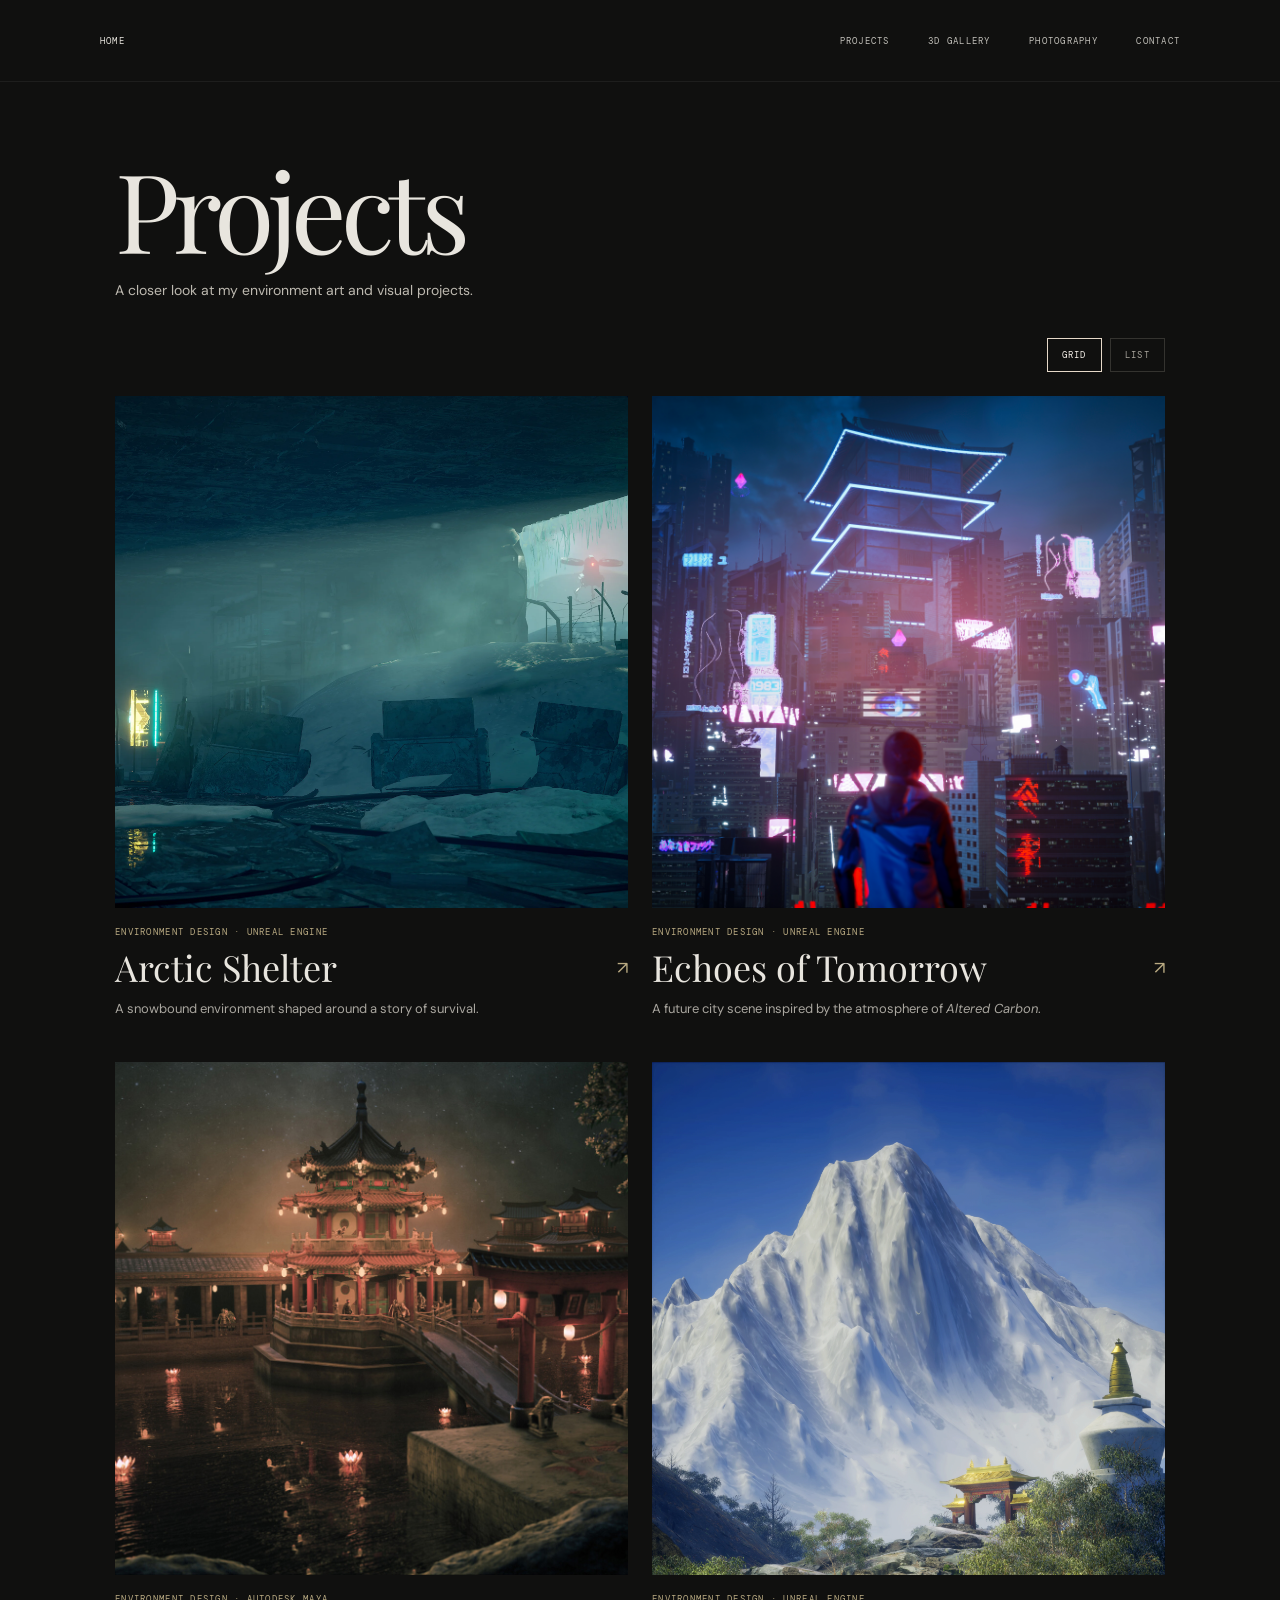
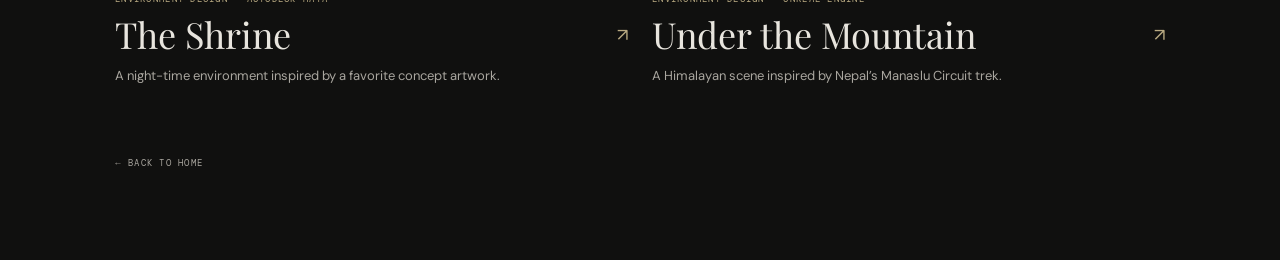
==== commit 14fa46cc: "Sync latest portfolio layout updates" ====
--- a/more-projects.html
+++ b/more-projects.html
@@ -12,8 +12,9 @@
   <header class="site-header">
     <a class="wordmark archive-home" href="index.html#top" aria-label="Home">HOME</a>
     <nav aria-label="Main navigation">
-      <a href="index.html#moving-image">HOME</a>
-      <a href="index.html#about">ABOUT</a>
+      <a href="more-projects.html">PROJECTS</a>
+      <a href="index.html#3d-gallery">3D GALLERY</a>
+      <a href="index.html#photography">PHOTOGRAPHY</a>
       <a href="index.html#contact">CONTACT</a>
     </nav>
     <button class="menu-toggle" aria-label="Open navigation" aria-expanded="false">MENU <span>＋</span></button>
--- a/styles.css
+++ b/styles.css
@@ -1,5 +1,5 @@
 @import url('https://fonts.googleapis.com/css2?family=DM+Mono:wght@400;500&family=DM+Sans:wght@400;500;600;700&family=Playfair+Display:ital,wght@0,500;0,600;1,500;1,600&display=swap');
-:root{--bg:#10100f;--paper:#e8e5de;--muted:#85837e;--line:#34332f;--accent:#d4a67d;--mono:'DM Mono',monospace;--sans:'DM Sans',sans-serif;--serif:'Playfair Display',Georgia,serif}
+:root{--bg:#10100f;--paper:#e8e5de;--muted:#85837e;--line:#34332f;--accent:#b9aa82;--mono:'DM Mono',monospace;--sans:'DM Sans',sans-serif;--serif:'Playfair Display',Georgia,serif}
 *{box-sizing:border-box}html{scroll-behavior:smooth;scroll-padding-top:100px}body{margin:0;background:var(--bg);color:var(--paper);font-family:var(--sans);font-size:14px}a{color:inherit;text-decoration:none}button{font:inherit;color:inherit}.site-header{height:82px;padding:0 7.8%;display:flex;align-items:center;justify-content:space-between;border-bottom:1px solid rgba(255,255,255,.06);position:absolute;inset:0 0 auto;z-index:5}.wordmark{font-family:var(--serif);font-size:16px;letter-spacing:.02em}.wordmark span{font:9px var(--mono);vertical-align:top;margin-left:3px;color:var(--accent)}nav{display:flex;gap:clamp(18px,3vw,46px);align-items:center}nav a,.menu-toggle,.eyebrow,.hero-kicker,.hero-overline,.scroll-cue,.section-note,.art-label,.card-caption small,.about-bottom,.email-link,.footer-bottom{font-family:var(--mono);font-size:9px;letter-spacing:.14em}.site-header nav a{color:#c2c0ba;transition:color .2s}.site-header nav a:hover,.footer-bottom a:hover{color:var(--accent)}.menu-toggle{display:none;background:none;border:0}.hero{min-height:690px;height:100svh;max-height:1000px;position:relative;display:flex;flex-direction:column;justify-content:center;padding:110px 12% 55px;overflow:hidden;background:radial-gradient(ellipse at 52% 46%,#292723 0%,#181816 31%,#10100f 70%)}.hero:before{content:'';position:absolute;inset:0;background:linear-gradient(115deg,transparent 40%,rgba(211,169,130,.035) 41%,transparent 42%),linear-gradient(0deg,rgba(16,16,15,.1),transparent 55%);pointer-events:none}.hero-kicker,.hero-foot{display:flex;justify-content:space-between;position:relative;z-index:1;color:#a4a19a}.hero-kicker{position:absolute;top:125px;left:12%;right:12%}.hero-title-wrap{text-align:center;position:relative;z-index:1;margin-top:10px}.hero-overline{color:var(--accent);margin:0 0 18px}.hero h1{font:clamp(76px,14vw,200px)/.92 var(--serif);letter-spacing:-.065em;margin:0}.hero h1 em,.section-heading h2 em,.about-copy h2 em,footer h2 em{font-weight:500;color:var(--accent)}.hero-foot{position:absolute;bottom:55px;left:12%;right:12%;align-items:end}.hero-foot p{font-size:12px;line-height:1.8;color:#a4a19a}.scroll-cue{display:flex;align-items:center;gap:20px;color:#c6c2ba}.scroll-cue b{font:18px var(--sans);color:var(--accent)}.hero-stamp{position:absolute;right:8%;top:42%;transform:rotate(8deg);font:8px/1.8 var(--mono);letter-spacing:.13em;color:#918c81;text-align:center;border:1px solid #575147;border-radius:50%;width:83px;height:83px;padding-top:17px}.hero-stamp i{font:14px var(--serif);color:var(--accent)}.work-section{padding:120px 9% 135px}.section-heading{display:flex;align-items:end;justify-content:space-between;padding-bottom:26px;border-bottom:1px solid var(--line);margin-bottom:42px}.eyebrow{color:var(--accent);margin:0 0 12px}.section-heading h2,.about-copy h2,footer h2{font:clamp(42px,6vw,82px)/1 var(--serif);letter-spacing:-.045em;margin:0}.section-note{color:var(--muted);margin:0 0 7px}.feature-grid,.gallery-grid{display:grid;grid-template-columns:repeat(2,minmax(0,1fr));gap:48px 24px}.project-card button{display:block;text-align:left;width:100%;background:none;border:0;padding:0;cursor:pointer}.project-card--wide{grid-column:1/-1}.art{position:relative;aspect-ratio:1.46;overflow:hidden;background:#292a29;isolation:isolate;transition:filter .35s}.project-card:not(.project-card--wide) .art{aspect-ratio:1.28}.project-card button:hover .art{filter:brightness(1.15)}.art:before,.art:after{content:'';position:absolute;inset:0;z-index:-1}.art--one:before{background:radial-gradient(ellipse at 54% 55%,#726450 0,transparent 20%),linear-gradient(125deg,#252b2a,#0f1518 50%,#332b22)}.art--one:after{inset:12% 35%;background:linear-gradient(115deg,transparent,#a88663 49%,transparent 51%);filter:blur(16px);opacity:.58;transform:rotate(14deg)}.art--two:before{background:radial-gradient(circle at 66% 46%,#b3754d 0,transparent 17%),linear-gradient(140deg,#30271f,#6c4b37 45%,#1c1a18)}.art--three:before{background:radial-gradient(ellipse at 35% 50%,#6c7779 0,transparent 22%),linear-gradient(125deg,#15191a,#41494a 50%,#1c2321)}.art--four:before{background:radial-gradient(ellipse at 52% 55%,#d4b698 0,transparent 24%),linear-gradient(140deg,#4e483e,#211f1b)}.art--five:before{background:radial-gradient(circle at 50% 45%,#d2a56e 0,transparent 28%),linear-gradient(130deg,#56422c,#181818 70%)}.art--six:before{background:radial-gradient(ellipse at 63% 42%,#778078 0,transparent 27%),linear-gradient(135deg,#242a27,#4b554b 52%,#111311)}.art--seven:before{background:radial-gradient(circle at 44% 44%,#ae755d 0,transparent 23%),linear-gradient(135deg,#2a2220,#674d43 58%,#1c1918)}.art-label{position:absolute;top:18px;left:20px;color:#ddd3c3;font-size:8px}.art-shape{position:absolute;width:31%;height:51%;border:1px solid rgba(235,208,175,.5);border-radius:50%;left:50%;top:50%;transform:translate(-50%,-50%) rotate(-23deg);box-shadow:0 0 60px rgba(232,190,143,.16),inset 0 0 35px rgba(232,190,143,.09)}.art--two .art-shape{width:39%;height:24%;border-radius:0;transform:translate(-50%,-50%) rotate(24deg)}.art--three .art-shape,.art--six .art-shape{width:23%;height:53%;border-radius:42% 58% 50% 50%}.art--four .art-shape{width:45%;height:58%;border-radius:0;transform:translate(-50%,-50%) rotate(34deg)}.art--five .art-shape{border-radius:12px;transform:translate(-50%,-50%) rotate(45deg)}.art--seven .art-shape{width:37%;height:37%;border-radius:0;transform:translate(-50%,-50%) rotate(45deg)}.play-mark{position:absolute;right:18px;bottom:15px;font-size:21px;color:#e8e5de}.card-caption{display:flex;justify-content:space-between;align-items:center;padding-top:15px}.card-caption b{font-weight:500;font-size:14px}.card-caption small{display:block;color:var(--muted);margin-top:7px;font-size:8px}.card-caption>i{font-style:normal;color:var(--accent);font-size:17px}.still-section{padding-top:40px}.gallery-grid{grid-template-columns:repeat(2,minmax(0,1fr));gap:42px 22px}.gallery-grid .art{aspect-ratio:1.1!important}.about-section{padding:110px 9%;background:#191917}.about-copy{display:grid;grid-template-columns:1.2fr .8fr;gap:8%;align-items:end}.about-copy>div{max-width:420px;padding-bottom:7px}.about-copy p{font-size:14px;line-height:1.9;color:#c5c1b8}.about-copy .replace-note{color:var(--muted);font-size:12px}.about-bottom{display:flex;gap:45px;color:var(--muted);border-top:1px solid var(--line);padding-top:25px;margin-top:85px;font-size:8px}.about-bottom b{font-weight:400;color:var(--paper);margin-left:10px}footer{padding:115px 9% 28px;background:#10100f}footer h2{font-size:clamp(52px,8vw,105px);margin:30px 0 38px}.email-link{display:inline-flex;gap:25px;align-items:center;border-bottom:1px solid #706354;padding:14px 0;color:#e6d9c9}.email-link span{font-size:15px;color:var(--accent)}.footer-bottom{display:flex;justify-content:space-between;align-items:center;border-top:1px solid var(--line);margin-top:120px;padding-top:24px;color:var(--muted);font-size:8px}.footer-bottom .wordmark{color:var(--paper);font-size:13px}.project-dialog{width:min(680px,calc(100% - 32px));padding:24px;background:#171715;border:1px solid #58534b;color:var(--paper);box-shadow:0 24px 100px #000}.project-dialog::backdrop{background:rgba(0,0,0,.82);backdrop-filter:blur(8px)}.dialog-close{position:absolute;right:16px;top:10px;background:none;border:0;font-size:30px;cursor:pointer}.dialog-art{height:280px;margin:-24px -24px 25px;background:radial-gradient(ellipse at center,#74604b 0,transparent 33%),linear-gradient(135deg,#292723,#131514 70%);display:grid;place-items:center;color:#ded1bd;font:9px var(--mono);letter-spacing:.14em}.project-dialog h2{font:40px var(--serif);margin:0 0 12px}.dialog-copy{color:#bdb9b0;font-size:13px;line-height:1.7;max-width:490px}.project-dialog[open]{animation:appear .22s ease-out}@keyframes appear{from{opacity:0;transform:translateY(8px)}to{opacity:1;transform:translateY(0)}}
 @media(min-width:1400px){.work-section,.about-section,footer{padding-left:max(9%,calc((100% - 1200px)/2));padding-right:max(9%,calc((100% - 1200px)/2))}}@media(max-width:760px){.site-header{height:68px;padding:0 6%}.site-header nav{display:none;position:absolute;top:67px;left:0;right:0;padding:26px 6%;background:#151513;flex-direction:column;align-items:flex-start;gap:22px;border-bottom:1px solid var(--line)}.site-header nav.is-open{display:flex}.menu-toggle{display:block}.hero{min-height:650px;padding-left:7%;padding-right:7%}.hero-kicker{left:7%;right:7%;top:105px;font-size:8px}.hero h1{font-size:clamp(70px,17vw,130px)}.hero-foot{left:7%;right:7%;bottom:35px}.hero-foot p{font-size:11px}.hero-stamp{right:7%;top:34%;width:67px;height:67px;padding-top:12px;font-size:7px}.work-section{padding:85px 6% 95px}.section-heading{align-items:start;gap:20px;flex-direction:column;margin-bottom:28px}.section-heading h2{font-size:54px}.section-note{margin:0}.feature-grid,.gallery-grid{gap:34px 14px}.project-card--wide{grid-column:1/-1}.project-card:not(.project-card--wide) .art,.gallery-grid .art{aspect-ratio:.95!important}.card-caption b{font-size:12px}.card-caption small{font-size:7px}.about-section{padding:80px 6%}.about-copy{grid-template-columns:1fr;gap:22px}.about-copy h2{font-size:56px}.about-bottom{flex-direction:column;gap:14px;margin-top:50px}.footer-bottom{gap:18px;flex-wrap:wrap;margin-top:80px}.footer-bottom span{order:3;width:100%}footer{padding:85px 6% 25px}.dialog-art{height:190px}}
 @media(prefers-reduced-motion:reduce){html{scroll-behavior:auto}*,*:before,*:after{animation-duration:.01ms!important;animation-iteration-count:1!important;transition-duration:.01ms!important}}
@@ -260,7 +260,7 @@
 @media(max-width:900px){.photography-grid,.photo-archive-grid{grid-template-columns:repeat(2,minmax(0,1fr))}}
 @media(max-width:760px){.photography-section{padding:78px 6% 90px}.photography-archive{padding:125px 6% 70px}}
 @media(max-width:520px){.photography-grid,.photo-archive-grid{grid-template-columns:1fr;gap:20px}.photo-tile .media-zoom img,.photo-zoom img{max-height:78vh;object-fit:contain}}
-.photography-intro{margin:-6px 0 26px;color:#bdb9b0;font:clamp(15px,1.8vw,19px)/1.5 var(--serif);font-style:italic}
+.photography-intro{margin:-6px 0 26px;color:#bdb9b0;font:14px/1.7 var(--sans);font-style:normal}
 
 /* Masonry collage that preserves each photograph's original proportions */
 .photography-grid{display:block;columns:3;column-gap:20px}
@@ -282,3 +282,53 @@
 .gallery-piece-image .media-zoom img{object-fit:cover}
 
 .photography-grid .photo-tile[hidden]{display:none!important}
+.feature-grid .project-card--video.project-card--wide .art{aspect-ratio:5240 / 2000!important}
+.feature-grid .project-card--wide .art-video{object-fit:cover;background:transparent}
+.featured-project-title{position:absolute;z-index:2;top:22px;left:24px;right:24px;color:#fff;font:clamp(22px,3.4vw,38px)/1.1 var(--serif);letter-spacing:-.025em;text-shadow:0 2px 18px rgba(0,0,0,.8);pointer-events:none}
+.feature-grid .card-caption{padding-top:18px}
+.feature-grid .card-caption small{font:500 16px/1.65 var(--sans);letter-spacing:0;color:#c5c1b8}
+@media(max-width:760px){.feature-grid .project-card--video.project-card--wide .art{aspect-ratio:5240 / 2000!important}.featured-project-title{top:14px;left:15px;right:15px;font-size:clamp(19px,5vw,28px)}.feature-grid .card-caption small{font-size:15px}}
+
+/* Local homepage review: gold typography, with only project titles opening details. */
+.work-section,.gallery-section,.photography-section{color:var(--accent)}
+.work-section .eyebrow,.work-section h2,.work-section .section-note,
+.gallery-section h2,.gallery-section .section-note,.gallery-intro,
+.photography-section h2,.photography-section .section-note,.photography-intro{color:var(--accent)}
+.work-section h2,.featured-project-title,.gallery-section h2,.photography-section h2{color:#fff}
+.photography-intro{font-style:normal}
+.feature-grid>.project-card{display:flex;flex-direction:column;gap:0}
+.featured-project-copy{margin:0 0 16px}
+.featured-project-title{position:static;display:inline-block;width:auto;max-width:100%;padding:0;border:0;background:none;text-align:left;color:#fff;font:clamp(24px,3.1vw,38px)/1.12 var(--serif);letter-spacing:-.025em;text-shadow:none;cursor:pointer;pointer-events:auto;transform-origin:left center;transition:transform .2s ease,color .2s ease}
+.featured-project-title:hover{transform:scale(1.06);color:#d0c19b}
+.featured-project-title:focus-visible{outline:2px solid var(--accent);outline-offset:5px}
+.featured-project-description{max-width:540px;margin:8px 0 0;color:var(--accent);font:14px/1.7 var(--sans)}
+.featured-project-description em{color:inherit}
+.photography-more a,.photography-more a span,.more-projects-cta a,.more-projects-cta a span{color:#fff}
+@media(max-width:760px){.featured-project-title{font-size:clamp(22px,6vw,30px)}.featured-project-description{font-size:14px}}
+
+/* Keep Echoes of Tomorrow's full video frame visible without changing Arctic Shelter. */
+.feature-grid>.project-card:nth-child(2).project-card--video .art{aspect-ratio:16 / 9!important}
+.feature-grid>.project-card:nth-child(2).project-card--video .art-video{object-fit:contain;background:#07090a}
+
+/* Preserve each photo's proportions while aligning the bottom edge of each row. */
+.photography-section .photography-grid{display:grid;grid-template-columns:repeat(3,minmax(0,1fr));align-items:start;columns:initial;gap:20px}
+.photography-section .photo-tile{display:block;align-self:start;width:100%;height:auto;margin:0;break-inside:auto;min-width:0;aspect-ratio:auto}
+.photography-section .photo-tile.photo-grid-final-row{align-self:end}
+.photography-section .photo-tile .media-zoom{display:block;width:100%;height:auto;aspect-ratio:auto}
+.photography-section .photo-tile .media-zoom img{display:block;width:100%;height:auto;max-height:none;aspect-ratio:auto;object-fit:contain;background:transparent}
+@media(max-width:900px){.photography-section .photography-grid{grid-template-columns:repeat(2,minmax(0,1fr))}}
+@media(max-width:520px){.photography-section .photography-grid{grid-template-columns:minmax(0,1fr);gap:16px}}
+
+/* Keep the closing contact area compact and clearly grouped. */
+footer h2{margin:0 0 38px}
+.footer-contact-links{display:flex;align-items:center;flex-wrap:wrap;gap:36px}
+.footer-contact-links .social-links{margin-top:0;gap:24px}
+.footer-bottom{margin-top:86px;display:flex;align-items:center;gap:24px}
+.footer-bottom>a:last-child{margin-left:auto}
+@media(max-width:760px){
+  .footer-contact-links{align-items:flex-start;flex-direction:column;gap:24px}
+  .footer-contact-links .social-links{gap:18px}
+  .footer-bottom{display:grid;grid-template-columns:1fr auto;gap:18px;margin-top:64px}
+  .footer-bottom span{order:initial;width:auto}
+  .footer-bottom>a:last-child{margin-left:0}
+}
